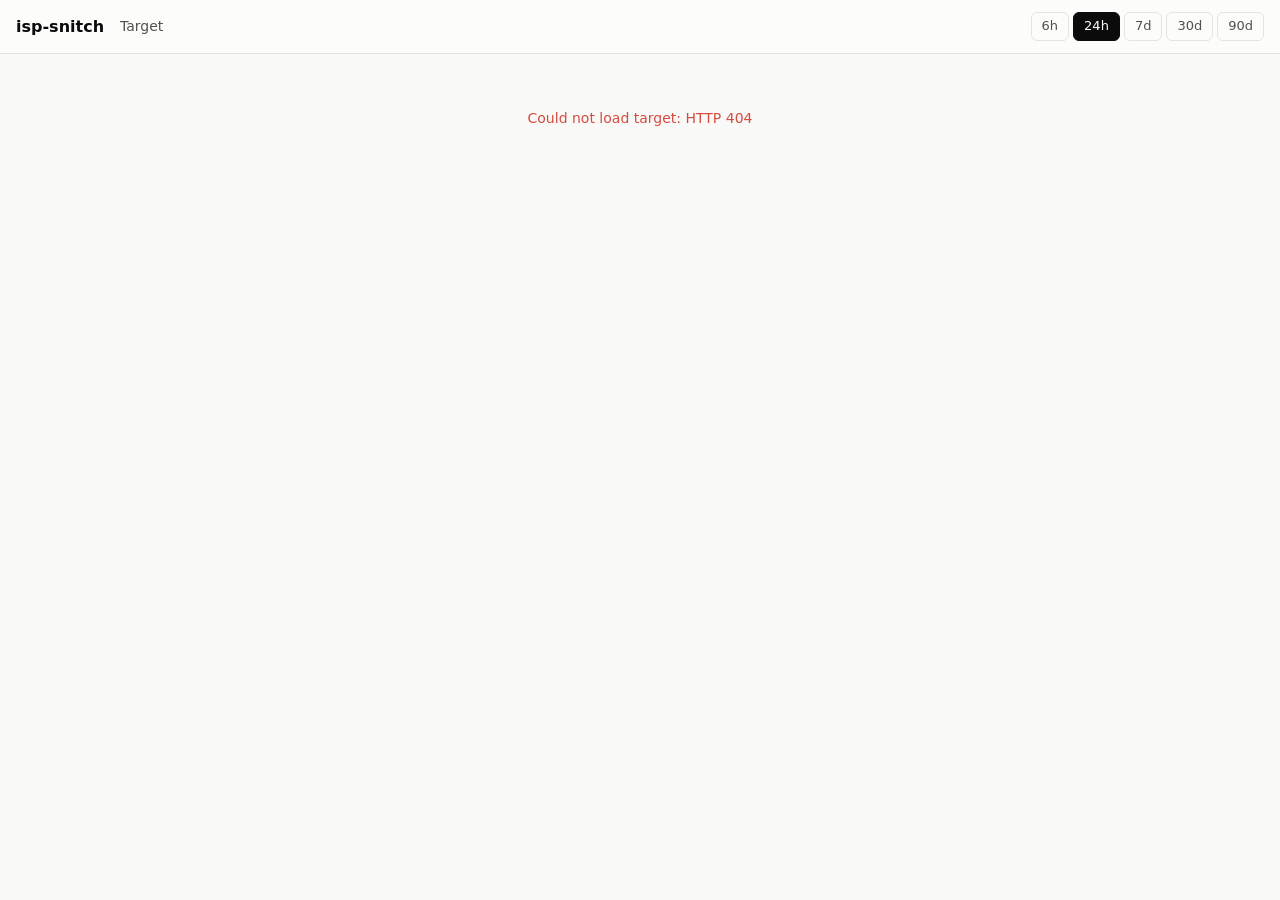
==== assets/target.html @ d5059fdc "feat: embedded web UI (overview, hop heatmap, hop table) fix: flush timer was reset by every incomin" ====
<!doctype html>
<html lang="en">
<head>
  <meta charset="utf-8">
  <meta name="viewport" content="width=device-width, initial-scale=1">
  <title>isp-snitch target</title>
  <link rel="stylesheet" href="/assets/vendor/uplot/uPlot.min.css">
  <link rel="stylesheet" href="/assets/app.css">
</head>
<body>
  <header class="top">
    <h1><a href="/" id="home">isp-snitch</a></h1>
    <span class="crumb" id="crumb">Target</span>
    <span class="spacer"></span>
    <span class="range-label" id="range-label"></span>
    <nav class="ranges" id="ranges" aria-label="Time range"></nav>
  </header>
  <main>
    <section class="card">
      <div class="head"><h2>Target loss</h2><span class="addr" id="step"></span></div>
      <div class="chart" id="loss"></div>
    </section>
    <section class="card">
      <div class="head">
        <h2>Per hop</h2>
        <span class="spacer"></span>
        <div class="tabs" role="tablist">
          <button id="tab-loss" aria-pressed="true">Loss</button>
          <button id="tab-lat" aria-pressed="false">Latency</button>
        </div>
      </div>
      <div class="heat-wrap"><canvas id="heat" role="img" aria-label="Hop by time heatmap"></canvas></div>
      <div class="legend" id="legend"></div>
      <p class="note">Each row is a hop, ordered from your gateway (top) to the target (bottom). Color shows
        effective loss: loss that carries through to the target. Hatched cells are routers that rate-limit
        their replies: their loss is not real. Click a column to see the hop table for that time.</p>
    </section>
    <section class="card">
      <div class="head"><h2>Hop table</h2><span class="addr" id="slice-time">Click a heatmap column</span></div>
      <div class="table-scroll" id="slice"></div>
    </section>
  </main>
  <script src="/assets/vendor/uplot/uPlot.iife.min.js"></script>
  <script src="/assets/common.js"></script>
  <script src="/assets/target.js"></script>
</body>
</html>
---- assets/vendor/uplot/uPlot.min.css ----
.uplot, .uplot *, .uplot *::before, .uplot *::after {box-sizing: border-box;}.uplot {font-family: system-ui, -apple-system, "Segoe UI", Roboto, "Helvetica Neue", Arial, "Noto Sans", sans-serif, "Apple Color Emoji", "Segoe UI Emoji", "Segoe UI Symbol", "Noto Color Emoji";line-height: 1.5;width: min-content;}.u-title {text-align: center;font-size: 18px;font-weight: bold;}.u-wrap {position: relative;user-select: none;}.u-over, .u-under {position: absolute;}.u-under {overflow: hidden;}.uplot canvas {display: block;position: relative;width: 100%;height: 100%;}.u-axis {position: absolute;}.u-legend {font-size: 14px;margin: auto;text-align: center;}.u-inline {display: block;}.u-inline * {display: inline-block;}.u-inline tr {margin-right: 16px;}.u-legend th {font-weight: 600;}.u-legend th > * {vertical-align: middle;display: inline-block;}.u-legend .u-marker {width: 1em;height: 1em;margin-right: 4px;background-clip: padding-box !important;}.u-inline.u-live th::after {content: ":";vertical-align: middle;}.u-inline:not(.u-live) .u-value {display: none;}.u-series > * {padding: 4px;}.u-series th {cursor: pointer;}.u-legend .u-off > * {opacity: 0.3;}.u-select {background: rgba(0,0,0,0.07);position: absolute;pointer-events: none;}.u-cursor-x, .u-cursor-y {position: absolute;left: 0;top: 0;pointer-events: none;will-change: transform;}.u-hz .u-cursor-x, .u-vt .u-cursor-y {height: 100%;border-right: 1px dashed #607D8B;}.u-hz .u-cursor-y, .u-vt .u-cursor-x {width: 100%;border-bottom: 1px dashed #607D8B;}.u-cursor-pt {position: absolute;top: 0;left: 0;border-radius: 50%;border: 0 solid;pointer-events: none;will-change: transform;/*this has to be !important since we set inline "background" shorthand */background-clip: padding-box !important;}.u-axis.u-off, .u-select.u-off, .u-cursor-x.u-off, .u-cursor-y.u-off, .u-cursor-pt.u-off {display: none;}
---- assets/app.css ----
:root {
  color-scheme: light;
  --page: #f9f9f7;
  --surface: #fcfcfb;
  --ink: #0b0b0b;
  --ink-2: #52514e;
  --muted: #898781;
  --grid: #e1e0d9;
  --axis: #c3c2b7;
  --border: rgba(11, 11, 11, 0.1);
  --accent: #2a78d6;
  --series-loss: #d64b40;
  --series-lat: #2a78d6;
  --cell-zero: #e9e8e3;
  --hatch-a: #c3c2b7;
  --hatch-b: #e9e8e3;
  /* Loss ramp: (0,1] (1,3] (3,10] (10,30] (30,100) 100 */
  --loss-1: #f8d3cf; --loss-2: #f1a59d; --loss-3: #e8746a;
  --loss-4: #d64b40; --loss-5: #b02e25; --loss-6: #7d1a14;
  /* Latency ramp (ms): <10 <20 <40 <80 <150 >=150 */
  --lat-1: #cde2fb; --lat-2: #9ec5f4; --lat-3: #6da7ec;
  --lat-4: #3987e5; --lat-5: #256abf; --lat-6: #104281;
  --font: system-ui, -apple-system, "Segoe UI", sans-serif;
}

@media (prefers-color-scheme: dark) {
  :root:not([data-theme="light"]) {
    color-scheme: dark;
    --page: #0d0d0d;
    --surface: #1a1a19;
    --ink: #ffffff;
    --ink-2: #c3c2b7;
    --muted: #898781;
    --grid: #2c2c2a;
    --axis: #383835;
    --border: rgba(255, 255, 255, 0.1);
    --accent: #3987e5;
    --series-loss: #e66767;
    --series-lat: #3987e5;
    --cell-zero: #2c2c2a;
    --hatch-a: #4a4a46;
    --hatch-b: #2c2c2a;
    --loss-1: #4a2220; --loss-2: #7a2d28; --loss-3: #a83a31;
    --loss-4: #d34b3f; --loss-5: #ec7366; --loss-6: #f7a59b;
    --lat-1: #0d366b; --lat-2: #184f95; --lat-3: #256abf;
    --lat-4: #3987e5; --lat-5: #6da7ec; --lat-6: #b7d3f6;
  }
}

* { box-sizing: border-box; }
html, body { margin: 0; }
body {
  background: var(--page);
  color: var(--ink);
  font: 14px/1.45 var(--font);
}
a { color: var(--accent); text-decoration: none; }
a:hover { text-decoration: underline; }

header.top {
  display: flex; align-items: center; gap: 16px; flex-wrap: wrap;
  padding: 12px 16px; border-bottom: 1px solid var(--border); background: var(--surface);
}
header.top h1 { font-size: 16px; margin: 0; font-weight: 650; }
header.top h1 a { color: var(--ink); }
header.top .crumb { color: var(--ink-2); }
.spacer { flex: 1; }

.ranges { display: flex; gap: 4px; flex-wrap: wrap; }
.ranges button, .tabs button {
  font: inherit; font-size: 13px; padding: 4px 10px; border-radius: 6px;
  border: 1px solid var(--border); background: transparent; color: var(--ink-2); cursor: pointer;
}
.ranges button:hover, .tabs button:hover { background: var(--grid); }
.ranges button[aria-pressed="true"], .tabs button[aria-pressed="true"] {
  background: var(--ink); color: var(--surface); border-color: var(--ink);
}
.range-label { color: var(--muted); font-size: 12px; font-variant-numeric: tabular-nums; }

main { max-width: 1200px; margin: 0 auto; padding: 16px; }
.card {
  background: var(--surface); border: 1px solid var(--border); border-radius: 10px;
  padding: 14px 16px; margin-bottom: 16px;
}
.card h2 { font-size: 15px; margin: 0; font-weight: 650; }
.card .head { display: flex; align-items: baseline; gap: 12px; flex-wrap: wrap; margin-bottom: 8px; }
.card .addr { color: var(--muted); font-variant-numeric: tabular-nums; }
.stats { display: flex; gap: 18px; flex-wrap: wrap; color: var(--ink-2); font-size: 13px; }
.stats b { color: var(--ink); font-weight: 600; font-variant-numeric: tabular-nums; }
.chart-label { color: var(--muted); font-size: 12px; margin: 6px 0 0; }
.note { color: var(--muted); font-size: 12px; margin: 8px 0 0; }
.empty { color: var(--muted); padding: 24px 0; text-align: center; }
.error { color: var(--series-loss); }

.chart { width: 100%; }
.uplot { font-family: var(--font); }
.u-legend { display: none; }
.u-select { background: color-mix(in srgb, var(--accent) 18%, transparent); }

.tooltip {
  position: fixed; pointer-events: none; z-index: 10; display: none;
  background: var(--surface); color: var(--ink); border: 1px solid var(--border);
  border-radius: 6px; padding: 6px 8px; font-size: 12px; line-height: 1.4;
  box-shadow: 0 4px 16px rgba(0, 0, 0, 0.18); white-space: nowrap;
  font-variant-numeric: tabular-nums;
}
.tooltip .t { color: var(--muted); }

.heat-wrap { position: relative; width: 100%; }
.heat-wrap canvas { display: block; width: 100%; cursor: crosshair; }
.legend { display: flex; align-items: center; gap: 10px; flex-wrap: wrap; font-size: 12px; color: var(--ink-2); margin-top: 8px; }
.legend .sw { display: inline-block; width: 14px; height: 10px; border-radius: 2px; vertical-align: -1px; margin-right: 4px; }
.legend .hatch { background: repeating-linear-gradient(45deg, var(--hatch-a) 0 2px, var(--hatch-b) 2px 5px); }

.tabs { display: flex; gap: 4px; }

table.mtr { width: 100%; border-collapse: collapse; font-size: 13px; font-variant-numeric: tabular-nums; }
table.mtr th, table.mtr td { text-align: right; padding: 5px 8px; border-bottom: 1px solid var(--grid); }
table.mtr th { color: var(--muted); font-weight: 500; }
table.mtr th:nth-child(2), table.mtr td:nth-child(2) { text-align: left; }
table.mtr td.rl { color: var(--muted); }
.tag { font-size: 11px; padding: 1px 5px; border-radius: 4px; background: var(--grid); color: var(--ink-2); margin-left: 6px; }
.table-scroll { overflow-x: auto; }

@media (max-width: 600px) {
  main { padding: 12px; }
  .card { padding: 12px; }
}
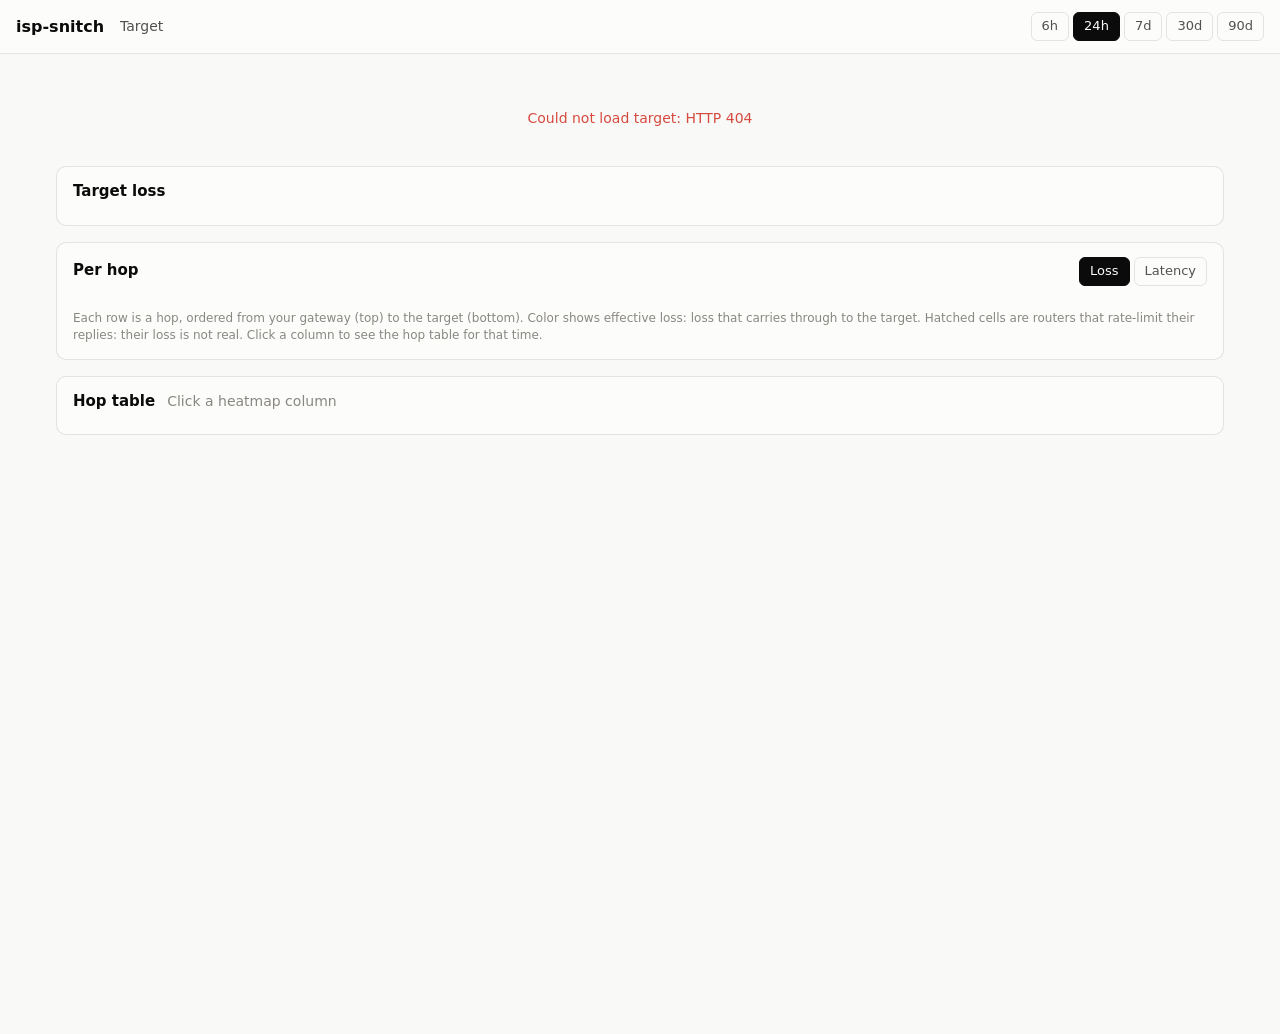
==== commit bc947ab4: "fix(ui): escape data in HTML, guard overlapping renders, align bars with heatmap Co-Authored-By: Cla" ====
--- a/assets/target.html
+++ b/assets/target.html
@@ -16,6 +16,7 @@
     <nav class="ranges" id="ranges" aria-label="Time range"></nav>
   </header>
   <main>
+    <div id="page-error"></div>
     <section class="card">
       <div class="head"><h2>Target loss</h2><span class="addr" id="step"></span></div>
       <div class="chart" id="loss"></div>
